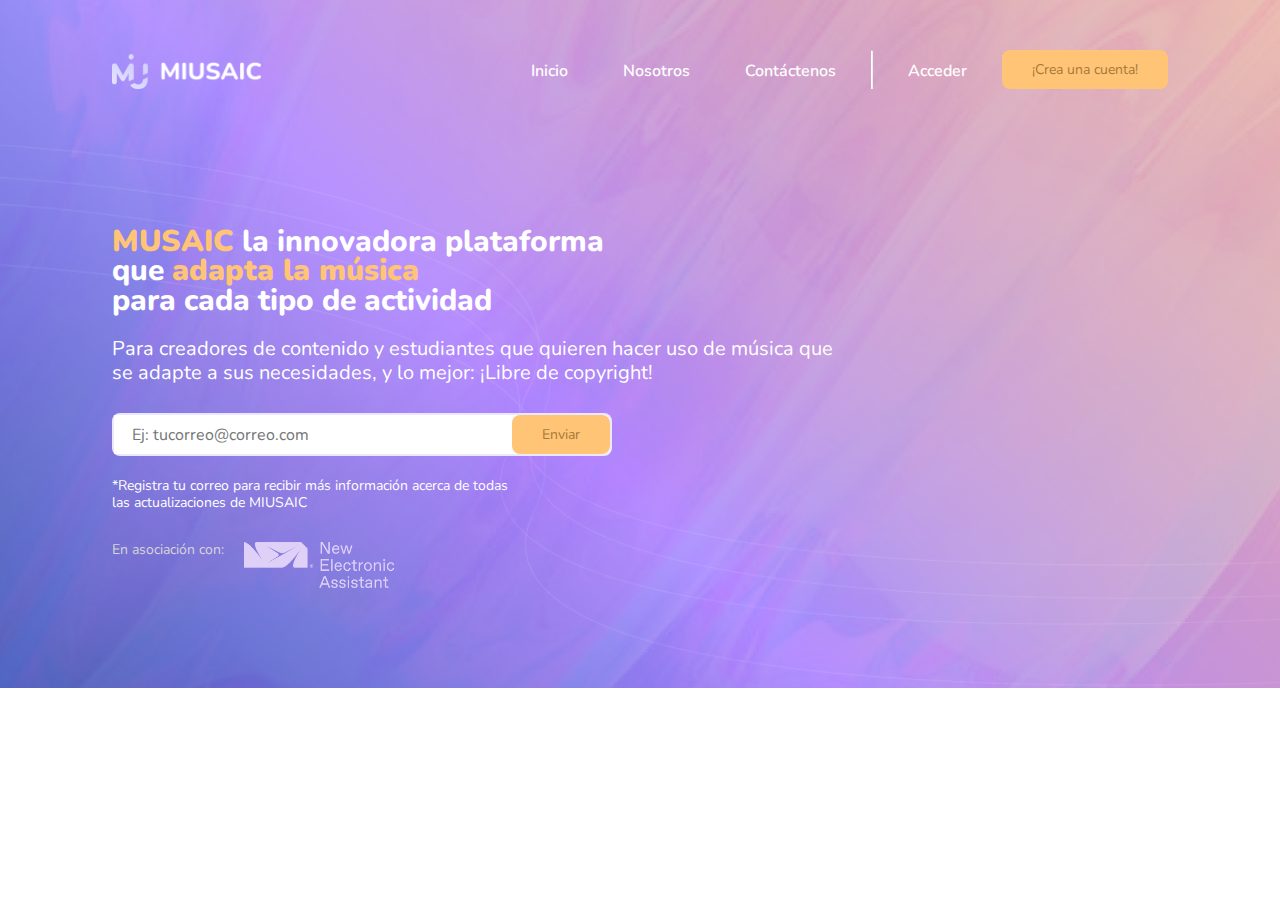
==== index.html @ a226e853 "Upload" ====
<!DOCTYPE html>
<html lang="es">

<head>
    <meta charset="UTF-8">
    <meta http-equiv="X-UA-Compatible" content="IE=edge">
    <meta name="viewport" content="width=device-width, initial-scale=1.0">
    <title>MIUSAIC - Landing</title>
    <link rel="stylesheet" href="./styles.css">
    <link rel="shortcut icon" href="./resources/favicon.png" type="image/x-icon">
</head>

<body>

    <header>
        <nav class="navbar">
            <img class="logo" src="./resources/logo.png" alt="" srcset="">
            <ul class="navbar__controls">
                <a href="">Inicio</a>
                <a href="">Nosotros</a>
                <a href="">Contáctenos</a>
                <hr />
                <a href="">Acceder</a>
                <a class="cta__button" href="">¡Crea una cuenta!</a>
            </ul>
        </nav>
        <section class="introduction">

            <h1>
                <strong>MUSAIC</strong>
                la innovadora plataforma
                <br>que <strong>adapta la música</strong><br>
                para cada tipo de actividad
            </h1>
            <h3>
                Para creadores de contenido y estudiantes que quieren hacer uso de música que se adapte a sus
                necesidades, y lo mejor: ¡Libre de copyright!
            </h3>

            <div class="newsletter__subscription">
                <input type="email" name="" id="" placeholder="Ej: tucorreo@correo.com">
                <button class="cta__button">Enviar</button>
            </div>
            <p>*Registra tu correo para recibir más información acerca de todas <br> las actualizaciones de
                MIUSAIC</p>

            <span> En asociación con: <img src="./resources/logo_nea.png" alt="" srcset=""> </span>

        </section>

        <img class="ornament" src="./resources/landingHeaderOrnament.png" alt="" srcset="">
    </header>

    <script src="./script.js"></script>
</body>

</html>
---- styles.css ----
@import url('https://fonts.googleapis.com/css2?family=Nunito:wght@400;600;800&display=swap');

* {
    margin: 0;
    -moz-box-sizing: border-box;
    -webkit-box-sizing: border-box;
    box-sizing: border-box;
    font-family: var(--nunito);
}

:root {

    --nunito: 'Nunito', sans-serif;
    --ExtraBold: 800;
    --SemiBold: 600;
    --Regular: 400;

    --cta__button__bgcolor: #FFC476;
    --cta__button__color: #A97838;

    --FontSize_MainTitle: 40px;
    --FontSize_Title: 30px;
    --FontSize_MainSubTitle: 24px;
    --FontSize_Subtitle: 20px;
    --FontSize_MainParagraph: 18px;
    --FontSize_Paragraph: 16px;

}



header {
    position: relative;
    display: flex;
    flex-direction: column;

    padding: 0 112px;
    width: 100%;
    height: fit-content;
    min-height: 677px;
    background-repeat: no-repeat;
    background-position: top center;
    background-size: cover;
    background-image: url("./resources/landingHeader.png");

}

header>.introduction {
    padding: 100px 0;
    width: 50%;

    max-width: 12000px;

}

header>.introduction>h1 {
    color: white;
    font-size: var(--FontSize_MainTitle);
    font-family: var(--nunito);
    font-weight: var(--ExtraBold);
    line-height: 98%;
}

header>.introduction>h3 {
    margin-top: 22px;
    color: white;
    font-size: var(--FontSize_MainSubTitle);
    font-family: var(--nunito);
    font-weight: var(--Regular);
    line-height: 120%;
}

header>.introduction>p {
    margin-top: 22px;
    color: white;
    font-size: var(--FontSize_Paragraph);
    font-family: var(--nunito);
    font-weight: var(--Regular);
    line-height: 120%;
}

header>.introduction>span {
    margin-top: 30px;
    color: rgb(214, 214, 214);
    font-size: var(--FontSize_Paragraph);
    font-weight: var(--Regular);
    line-height: 120%;
    display: flex;
}

header>.introduction>span>img {
    margin: 0 20px;
    width: 150px;
}

header>.introduction>h1>strong {
    color: var(--cta__button__bgcolor);

}


header>.ornament {
    pointer-events: none;
    position: absolute;
    bottom: -107px;
    right: -0;
    object-fit: contain;
    width: 1033px;
    -webkit-user-drag: none;
}

.navbar {
    max-width: 2000px;
    display: flex;
    flex-wrap: wrap;

    height: fit-content;
    width: 100%;



    justify-content: space-between;

    padding: 46px 0px 30px 0px;

}

.navbar>.logo {
    width: 150px;
    object-fit: contain;
    -webkit-user-drag: none;
}

.navbar>.navbar__controls {
    padding: 4px 0px 8px 0;
    display: flex;
    align-items: center;
    flex-wrap: wrap;
    justify-content: space-around;

    column-gap: 15px;

}

.navbar>.navbar__controls>a:not(.cta__button) {
    text-align: center;

    padding: 0px 20px;
    text-decoration: none;
    color: white;
    height: 20px;
    font-family: var(--nunito);
    font-weight: var(--SemiBold);
    font-size: var(--FontSize_MainParagraph);
}



.navbar>.navbar__controls>hr {

    border-left: 1px solid white;
    height: 100%;

}


.cta__button {
    cursor: pointer;
    text-decoration: none;
    border: 0;
    width: fit-content;
    height: fit-content;
    font-family: var(--nunito);
    font-size: var(--FontSize_Paragraph);
    padding: 10px 30px;
    border-radius: 8px;
    color: var(--cta__button__color);
    background-color: var(--cta__button__bgcolor);
}


.newsletter__subscription {
    max-width: 500px;
    min-width: 250px;
    margin-top: 28px;
    display: flex;
    background-color: white;
    border: 2px solid rgba(203, 193, 247, 0.38);
    border-radius: 8px;
}

.newsletter__subscription>input {
    border: none;
    flex-grow: 1;
    outline: none;
    padding: 0 18px;
    font-family: var(--nunito);
    font-weight: var(--Regular);
    font-size: var(--FontSize_MainParagraph);

}


@media (max-width: 1500px) {

    :root {

        --FontSize_MainTitle: 30px;
        --FontSize_Title: 24px;
        --FontSize_MainSubTitle: 20px;
        --FontSize_Subtitle: 16px;
        --FontSize_MainParagraph: 16px;
        --FontSize_Paragraph: 14px;

    }





}

@media (max-width: 1300px) {
    header>.ornament {
        display: none;
    }

    header>.introduction {

        width: 70%;
    }
}

@media (max-width: 1100px) {


    :root {

        --FontSize_MainTitle: 24px;
        --FontSize_Title: 18px;
        --FontSize_MainSubTitle: 16px;
        --FontSize_Subtitle: 12px;
        --FontSize_MainParagraph: 12px;
        --FontSize_Paragraph: 12px;

    }

    .navbar>.navbar__controls {
        flex-direction: column;
        row-gap: 10px;
    }

    .navbar>.navbar__controls>hr {
        display: none;

    }



    .navbar {
        align-items: center;
        row-gap: 20px;
        flex-direction: column;

    }

    header>.introduction {
        padding: 25px 0;
        width: 100%;
    }

    .newsletter__subscription {
        width: 100%;

    }

}
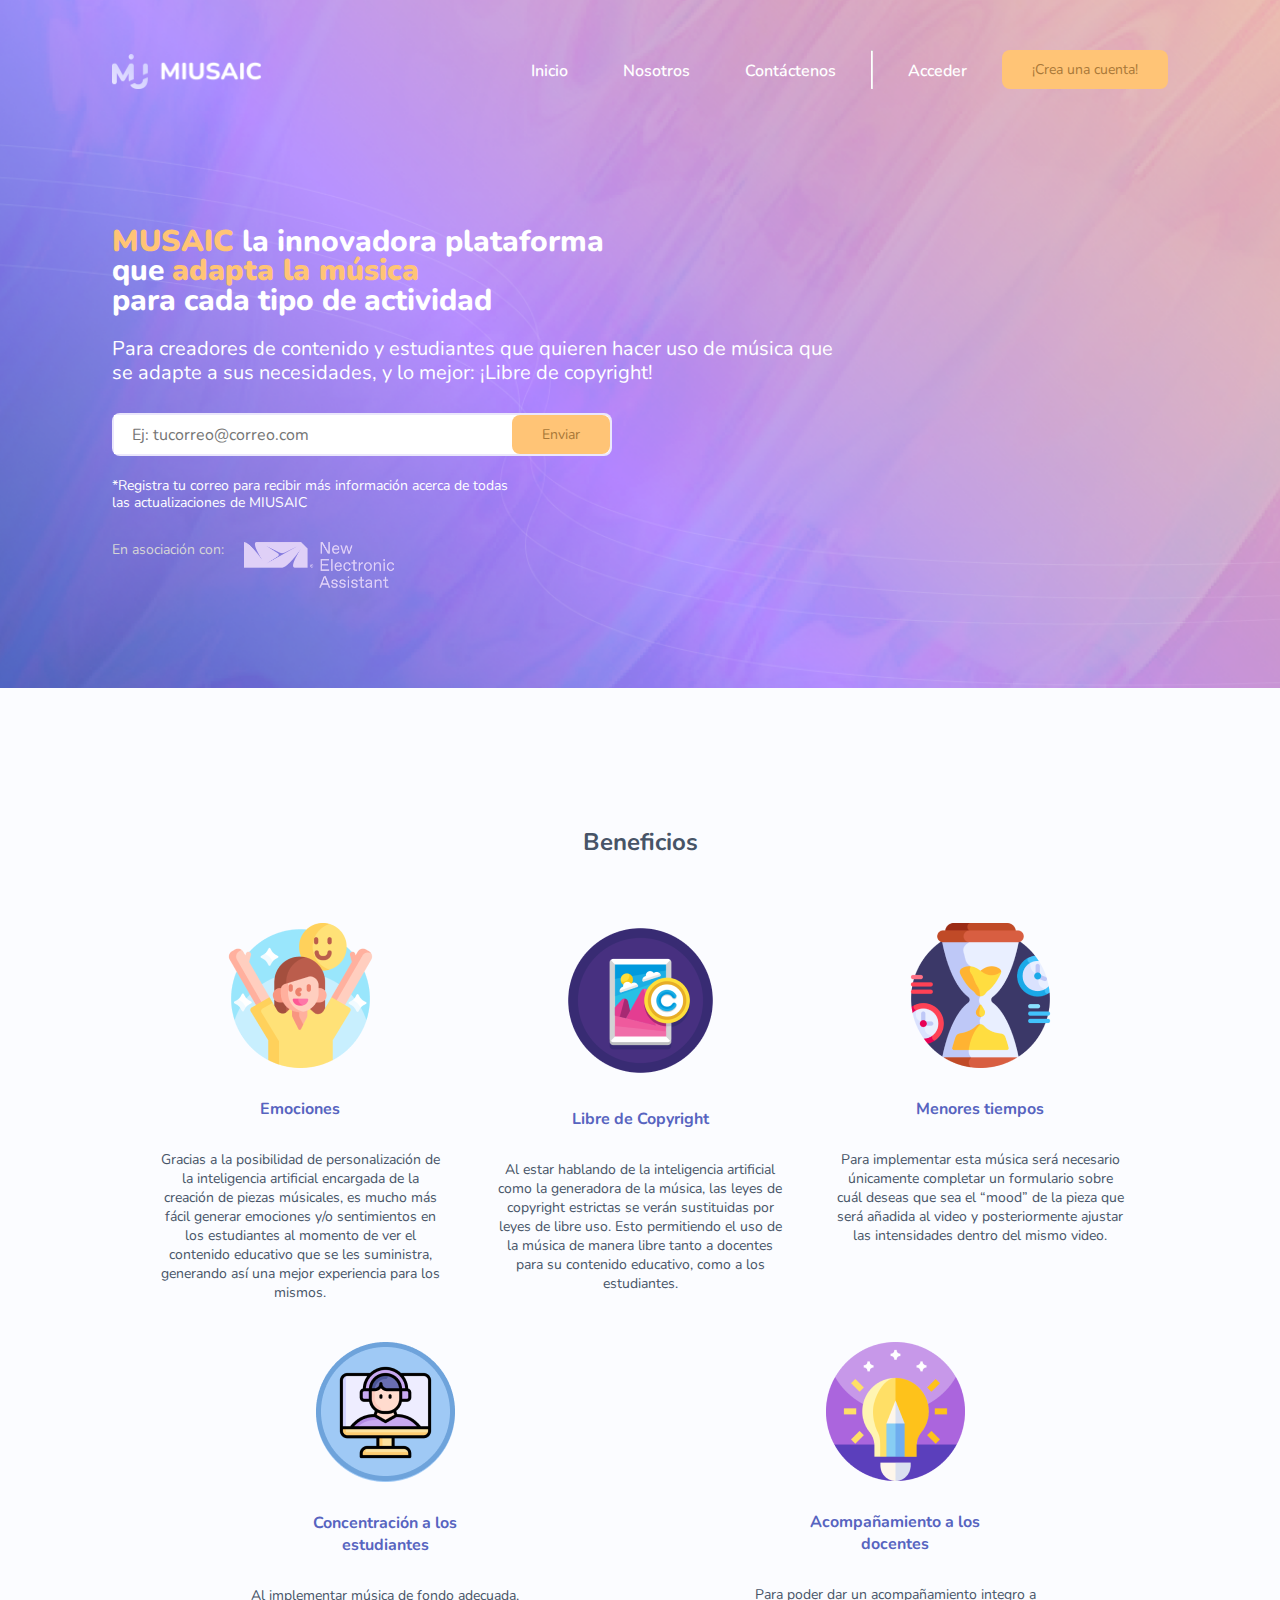
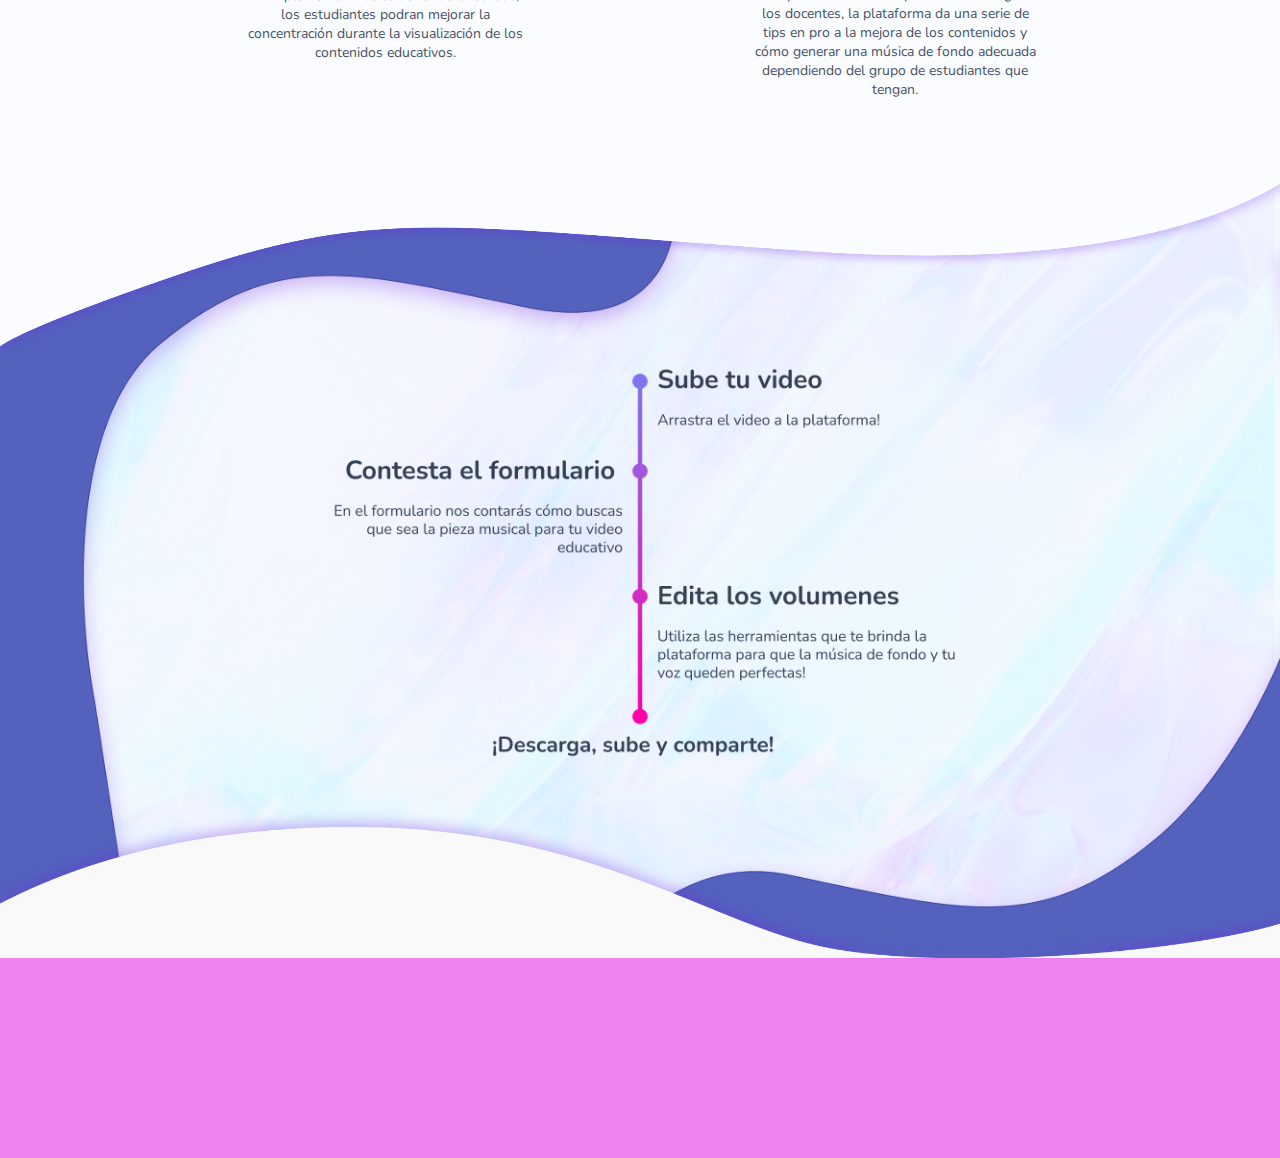
==== commit f020cb7f: "Finished Benefits and process" ====
--- a/index.html
+++ b/index.html
@@ -6,14 +6,18 @@
     <meta http-equiv="X-UA-Compatible" content="IE=edge">
     <meta name="viewport" content="width=device-width, initial-scale=1.0">
     <title>MIUSAIC - Landing</title>
-    <link rel="stylesheet" href="./styles.css">
     <link rel="shortcut icon" href="./resources/favicon.png" type="image/x-icon">
+    <!--Styles-->
+    <link rel="stylesheet" href="./styles/root.css">
+    <link rel="stylesheet" href="./styles/LandingPage_Header.css">
+    <link rel="stylesheet" href="./styles/LandingPage_Main.css">
+    <link rel="stylesheet" href="./styles/LandingPage_Nea.css">
 </head>
 
 <body>
-
-    <header>
-        <nav class="navbar">
+    <!--Header-->
+    <header class="landing__page__header">
+        <nav class="landing__page__header__navbar">
             <img class="logo" src="./resources/logo.png" alt="" srcset="">
             <ul class="navbar__controls">
                 <a href="">Inicio</a>
@@ -50,6 +54,65 @@
 
         <img class="ornament" src="./resources/landingHeaderOrnament.png" alt="" srcset="">
     </header>
+    <!--Main-->
+    <main class="landing__page__main">
+        <section class="landing__page__main__benefits">
+            <h2>Beneficios</h2>
+
+            <div class="grid__group">
+                <div class="landing__page__main__benefits__benefit">
+                    <img src="./resources/benefits/benefit_emotions.png" alt="" srcset="">
+                    <h4>Emociones</h4>
+                    <p>Gracias a la posibilidad de personalización de la inteligencia artificial encargada de la
+                        creación de piezas músicales, es mucho más fácil generar emociones y/o sentimientos en los
+                        estudiantes al momento de ver el contenido educativo que se les suministra, generando así una
+                        mejor experiencia para los mismos.</p>
+                </div>
+                <div class="landing__page__main__benefits__benefit">
+                    <img src="./resources/benefits/benefit_copyright.png" alt="" srcset="">
+                    <h4>Libre de Copyright</h4>
+                    <p>Al estar hablando de la inteligencia artificial como la generadora de la música, las leyes de
+                        copyright estrictas se verán sustituidas por leyes de
+                        libre uso. Esto permitiendo el uso de la música de manera libre tanto a docentes para su
+                        contenido educativo, como a los estudiantes.</p>
+                </div>
+                <div class="landing__page__main__benefits__benefit">
+                    <img src="./resources/benefits/benefit_brief.png" alt="" srcset="">
+                    <h4>Menores tiempos</h4>
+                    <p>Para implementar esta música será necesario únicamente completar un formulario sobre cuál deseas
+                        que sea el “mood” de la pieza que será añadida al video y posteriormente ajustar las
+                        intensidades dentro del mismo video.</p>
+                </div>
+                <div class="landing__page__main__benefits__benefit">
+                    <img src="./resources/benefits/benefit_students.png" alt="" srcset="">
+                    <h4>Concentración a los estudiantes</h4>
+                    <p>Al implementar música de fondo adecuada, los estudiantes podran mejorar la concentración durante
+                        la visualización de los contenidos educativos.</p>
+                </div>
+                <div class="landing__page__main__benefits__benefit">
+                    <img src="./resources/benefits/benefit_teachers.png" alt="" srcset="">
+                    <h4>Acompañamiento a los docentes</h4>
+                    <p>Para poder dar un acompañamiento integro a los docentes, la plataforma da una serie de tips en
+                        pro a la mejora de los contenidos y cómo generar una música de fondo adecuada dependiendo del
+                        grupo de estudiantes que tengan.</p>
+                </div>
+
+            </div>
+        </section>
+        <img class="top__ornamement" src="./resources/processTopOrnament.png" alt="" srcset="">
+
+        <section class="landing__page__main__process">
+            <img src="./resources/process.png" alt="">
+        </section>
+        <img class="bottom__ornamement" src="./resources/processBottomOrnament.png" alt="" srcset="">
+
+    </main>
+
+    <!--Section-->
+
+    <section class="landing__page__nea">
+
+    </section>
 
     <script src="./script.js"></script>
 </body>
--- a/styles/root.css
+++ b/styles/root.css
@@ -0,0 +1,98 @@
+/*
+* Prefixed by https://autoprefixer.github.io
+* PostCSS: v8.4.12,
+* Autoprefixer: v10.4.4
+* Browsers: last 16 version
+*/
+
+@import url('https://fonts.googleapis.com/css2?family=Nunito:wght@400;600;800&display=swap');
+
+* {
+    margin: 0;
+    -webkit-box-sizing: border-box;
+    box-sizing: border-box;
+    font-family: var(--nunito);
+}
+
+img {
+    -webkit-user-drag: none;
+    -webkit-user-select: none;
+    -moz-user-select: none;
+    -ms-user-select: none;
+    user-select: none;
+}
+
+
+:root {
+
+    --nunito: 'Nunito', sans-serif;
+    --ExtraBold: 800;
+    --SemiBold: 600;
+    --Regular: 400;
+
+    --background__white: #FBFCFF;
+    --cta__button__bgcolor: #FFC476;
+    --cta__button__color: #A97838;
+    --greyish_black: #475467;
+    --miusaic__purple: #5764C0;
+
+    --FontSize_MainTitle: 40px;
+    --FontSize_Title: 30px;
+    --FontSize_MainSubTitle: 24px;
+    --FontSize_Subtitle: 20px;
+    --FontSize_MainParagraph: 18px;
+    --FontSize_Paragraph: 16px;
+}
+
+h1 {
+
+    font-size: var(--FontSize_MainTitle);
+}
+
+h2 {
+
+    font-size: var(--FontSize_Title);
+}
+
+h3 {
+
+    font-size: var(--FontSize_MainSubTitle);
+}
+
+h4 {
+
+    font-size: var(--FontSize_Subtitle);
+}
+
+p {
+    font-size: var(--FontSize_Paragraph);
+}
+
+p>strong {
+    font-size: var(--FontSize_MainParagraph);
+}
+
+
+@media (max-width: 1500px) {
+
+    :root {
+
+        --FontSize_MainTitle: 30px;
+        --FontSize_Title: 24px;
+        --FontSize_MainSubTitle: 20px;
+        --FontSize_Subtitle: 16px;
+        --FontSize_MainParagraph: 16px;
+        --FontSize_Paragraph: 14px;
+    }
+}
+
+@media (max-width: 1100px) {
+    :root {
+        --FontSize_MainTitle: 24px;
+        --FontSize_Title: 18px;
+        --FontSize_MainSubTitle: 16px;
+        --FontSize_Subtitle: 12px;
+        --FontSize_MainParagraph: 12px;
+        --FontSize_Paragraph: 12px;
+    }
+}--- a/styles/LandingPage_Header.css
+++ b/styles/LandingPage_Header.css
@@ -0,0 +1,280 @@
+/*
+* Prefixed by https://autoprefixer.github.io
+* PostCSS: v8.4.12,
+* Autoprefixer: v10.4.4
+* Browsers: last 4 version
+*/
+
+.landing__page__header {
+    position: relative;
+    display: -webkit-box;
+    display: -ms-flexbox;
+    display: flex;
+    -webkit-box-orient: vertical;
+    -webkit-box-direction: normal;
+    -ms-flex-direction: column;
+    flex-direction: column;
+
+    padding: 0 112px;
+    width: 100%;
+    height: -webkit-fit-content;
+    height: -moz-fit-content;
+    height: fit-content;
+    min-height: 677px;
+    background-repeat: no-repeat;
+    background-position: top center;
+    background-size: cover;
+    background-image: url("./../resources/landingHeader.png");
+
+}
+
+.landing__page__header>.introduction {
+    padding: 100px 0;
+    width: 50%;
+
+    max-width: 12000px;
+
+}
+
+.landing__page__header>.introduction>h1 {
+    color: white;
+    font-size: var(--FontSize_MainTitle);
+    font-family: var(--nunito);
+    font-weight: var(--ExtraBold);
+    line-height: 98%;
+}
+
+.landing__page__header>.introduction>h3 {
+    margin-top: 22px;
+    color: white;
+    font-size: var(--FontSize_MainSubTitle);
+    font-family: var(--nunito);
+    font-weight: var(--Regular);
+    line-height: 120%;
+}
+
+.landing__page__header>.introduction>p {
+    margin-top: 22px;
+    color: white;
+    font-size: var(--FontSize_Paragraph);
+    font-family: var(--nunito);
+    font-weight: var(--Regular);
+    line-height: 120%;
+}
+
+.landing__page__header>.introduction>span {
+    margin-top: 30px;
+    color: rgb(214, 214, 214);
+    font-size: var(--FontSize_Paragraph);
+    font-weight: var(--Regular);
+    line-height: 120%;
+    display: -webkit-box;
+    display: -ms-flexbox;
+    display: flex;
+}
+
+.landing__page__header>.introduction>span>img {
+    margin: 0 20px;
+    width: 150px;
+}
+
+.landing__page__header>.introduction>h1>strong {
+    color: var(--cta__button__bgcolor);
+
+}
+
+
+.landing__page__header>.ornament {
+    pointer-events: none;
+    position: absolute;
+    bottom: -104px;
+    right: -0;
+    -o-object-fit: contain;
+    object-fit: contain;
+    width: 1000px;
+    -webkit-user-drag: none;
+    z-index: 100;
+}
+
+.landing__page__header__navbar {
+    max-width: 2000px;
+    display: -webkit-box;
+    display: -ms-flexbox;
+    display: flex;
+    -ms-flex-wrap: wrap;
+    flex-wrap: wrap;
+
+    height: -webkit-fit-content;
+
+    height: -moz-fit-content;
+
+    height: fit-content;
+    width: 100%;
+
+
+
+    -webkit-box-pack: justify;
+
+
+
+    -ms-flex-pack: justify;
+
+
+
+    justify-content: space-between;
+
+    padding: 46px 0px 30px 0px;
+
+}
+
+.landing__page__header__navbar>.logo {
+    width: 150px;
+    -o-object-fit: contain;
+    object-fit: contain;
+    -webkit-user-drag: none;
+}
+
+.landing__page__header__navbar>.navbar__controls {
+    padding: 4px 0px 8px 0;
+    display: -webkit-box;
+    display: -ms-flexbox;
+    display: flex;
+    -webkit-box-align: center;
+    -ms-flex-align: center;
+    align-items: center;
+    -ms-flex-wrap: wrap;
+    flex-wrap: wrap;
+    -ms-flex-pack: distribute;
+    justify-content: space-around;
+
+    -webkit-column-gap: 15px;
+
+    -moz-column-gap: 15px;
+
+    column-gap: 15px;
+
+}
+
+.landing__page__header__navbar>.navbar__controls>a:not(.cta__button) {
+    text-align: center;
+
+    padding: 0px 20px;
+    text-decoration: none;
+    color: white;
+    height: 20px;
+    font-family: var(--nunito);
+    font-weight: var(--SemiBold);
+    font-size: var(--FontSize_MainParagraph);
+}
+
+
+
+.landing__page__header__navbar>.navbar__controls>hr {
+
+    border-left: 1px solid white;
+    height: 100%;
+
+}
+
+
+.cta__button {
+    cursor: pointer;
+    text-decoration: none;
+    border: 0;
+    width: -webkit-fit-content;
+    width: -moz-fit-content;
+    width: fit-content;
+    height: -webkit-fit-content;
+    height: -moz-fit-content;
+    height: fit-content;
+    font-family: var(--nunito);
+    font-size: var(--FontSize_Paragraph);
+    padding: 10px 30px;
+    border-radius: 8px;
+    color: var(--cta__button__color);
+    background-color: var(--cta__button__bgcolor);
+}
+
+
+.newsletter__subscription {
+    max-width: 500px;
+    min-width: 250px;
+    margin-top: 28px;
+    display: -webkit-box;
+    display: -ms-flexbox;
+    display: flex;
+    background-color: white;
+    border: 2px solid rgba(203, 193, 247, 0.38);
+    border-radius: 8px;
+}
+
+.newsletter__subscription>input {
+    border: none;
+    -webkit-box-flex: 1;
+    -ms-flex-positive: 1;
+    flex-grow: 1;
+    outline: none;
+    padding: 0 18px;
+    font-family: var(--nunito);
+    font-weight: var(--Regular);
+    font-size: var(--FontSize_MainParagraph);
+
+}
+
+
+
+@media (max-width: 1300px) {
+    .landing__page__header>.ornament {
+        display: none;
+    }
+
+    .landing__page__header>.introduction {
+
+        width: 70%;
+    }
+}
+
+@media (max-width: 1100px) {
+
+    .landing__page__header {
+        padding: 30px;
+    }
+
+    .landing__page__header__navbar>.navbar__controls {
+        -webkit-box-orient: vertical;
+        -webkit-box-direction: normal;
+        -ms-flex-direction: column;
+        flex-direction: column;
+        row-gap: 10px;
+    }
+
+    .landing__page__header__navbar>.navbar__controls>hr {
+        display: none;
+
+    }
+
+
+
+    .landing__page__header__navbar {
+        -webkit-box-align: center;
+        -ms-flex-align: center;
+        align-items: center;
+        row-gap: 20px;
+        -webkit-box-orient: vertical;
+        -webkit-box-direction: normal;
+        -ms-flex-direction: column;
+        flex-direction: column;
+
+    }
+
+    .landing__page__header>.introduction {
+        padding: 25px 0;
+        width: 100%;
+    }
+
+    .newsletter__subscription {
+        width: 100%;
+
+    }
+
+}--- a/styles/LandingPage_Main.css
+++ b/styles/LandingPage_Main.css
@@ -0,0 +1,185 @@
+/*
+* Prefixed by https://autoprefixer.github.io
+* PostCSS: v8.4.12,
+* Autoprefixer: v10.4.4
+* Browsers: last 16 version
+*/
+
+.landing__page__main {
+    position: relative;
+}
+
+.landing__page__main__benefits {
+
+    display: -webkit-box;
+
+    display: -ms-flexbox;
+
+    display: flex;
+    -webkit-box-orient: vertical;
+    -webkit-box-direction: normal;
+    -ms-flex-direction: column;
+    flex-direction: column;
+    -webkit-box-align: center;
+    -ms-flex-align: center;
+    align-items: center;
+    background-color: var(--background__white);
+    height: -webkit-fit-content;
+    height: -moz-fit-content;
+    height: fit-content;
+    padding-top: 138px;
+
+    position: relative;
+
+    max-width: 2000px;
+
+
+}
+
+.landing__page__main__ai {
+
+    display: -webkit-box;
+
+    display: -ms-flexbox;
+
+    display: flex;
+    -webkit-box-orient: vertical;
+    -webkit-box-direction: normal;
+    -ms-flex-direction: column;
+    flex-direction: column;
+    -webkit-box-align: center;
+    -ms-flex-align: center;
+    align-items: center;
+    background-color: red;
+    height: -webkit-fit-content;
+    height: -moz-fit-content;
+    height: fit-content;
+    padding-top: 138px;
+
+    position: relative;
+
+
+}
+
+.landing__page__main__benefits>h2 {
+    color: var(--greyish_black);
+}
+
+.top__ornamement {
+
+
+    width: 100%;
+    max-height: 200px;
+    min-height: 50px;
+    position: absolute;
+
+}
+
+.bottom__ornamement {
+    -webkit-transform-origin: top center;
+    -ms-transform-origin: top center;
+    transform-origin: top center;
+    bottom: 0;
+    width: 100%;
+    min-height: 30px;
+    max-height: 150px;
+    position: absolute;
+
+}
+
+
+.landing__page__main__process {
+
+    display: -webkit-box;
+
+    display: -ms-flexbox;
+
+    display: flex;
+
+    padding: 340px 0;
+
+    background-repeat: no-repeat;
+    background-size: cover;
+    background-position: center;
+    background-image: url("./../resources/processBG.png");
+    -webkit-box-align: center;
+    -ms-flex-align: center;
+    align-items: center;
+    -webkit-box-pack: center;
+    -ms-flex-pack: center;
+    justify-content: center;
+}
+
+.landing__page__main__process>img {
+
+    width: 50%;
+    max-width: 650px;
+    min-width: 275px;
+}
+
+.landing__page__main__benefits>.grid__group {
+    display: -webkit-box;
+    display: -ms-flexbox;
+    display: flex;
+    -ms-flex-pack: distribute;
+    justify-content: space-around;
+    -ms-flex-wrap: wrap;
+    flex-wrap: wrap;
+
+
+    width: 100%;
+    row-gap: 40px;
+    -webkit-column-gap: 20px;
+    -moz-column-gap: 20px;
+    column-gap: 20px;
+    padding: 65px 140px;
+}
+
+.landing__page__main__benefits__benefit {
+
+    display: -webkit-box;
+
+    display: -ms-flexbox;
+
+    display: flex;
+    -webkit-box-orient: vertical;
+    -webkit-box-direction: normal;
+    -ms-flex-direction: column;
+    flex-direction: column;
+    -webkit-box-align: center;
+    -ms-flex-align: center;
+    align-items: center;
+    padding: 0px 5px;
+
+    width: 300px;
+    text-align: center;
+    color: var(--greyish_black);
+
+}
+
+.landing__page__main__benefits__benefit>h4 {
+    margin: 30px;
+    color: var(--miusaic__purple);
+}
+
+
+
+
+
+@media (max-width: 1500px) {
+
+    .landing__page__main__process {
+
+        padding: 200px 0;
+
+    }
+}
+
+@media (max-width: 1100px) {
+    .landing__page__main__process {
+
+
+        padding: 140px 0;
+
+    }
+}--- a/styles/LandingPage_Nea.css
+++ b/styles/LandingPage_Nea.css
@@ -0,0 +1,12 @@
+/*
+* Prefixed by https://autoprefixer.github.io
+* PostCSS: v8.4.12,
+* Autoprefixer: v10.4.4
+* Browsers: last 16 version
+*/
+
+.landing__page__nea {
+    width: 100%;
+    height: 200px;
+    background-color: violet;
+}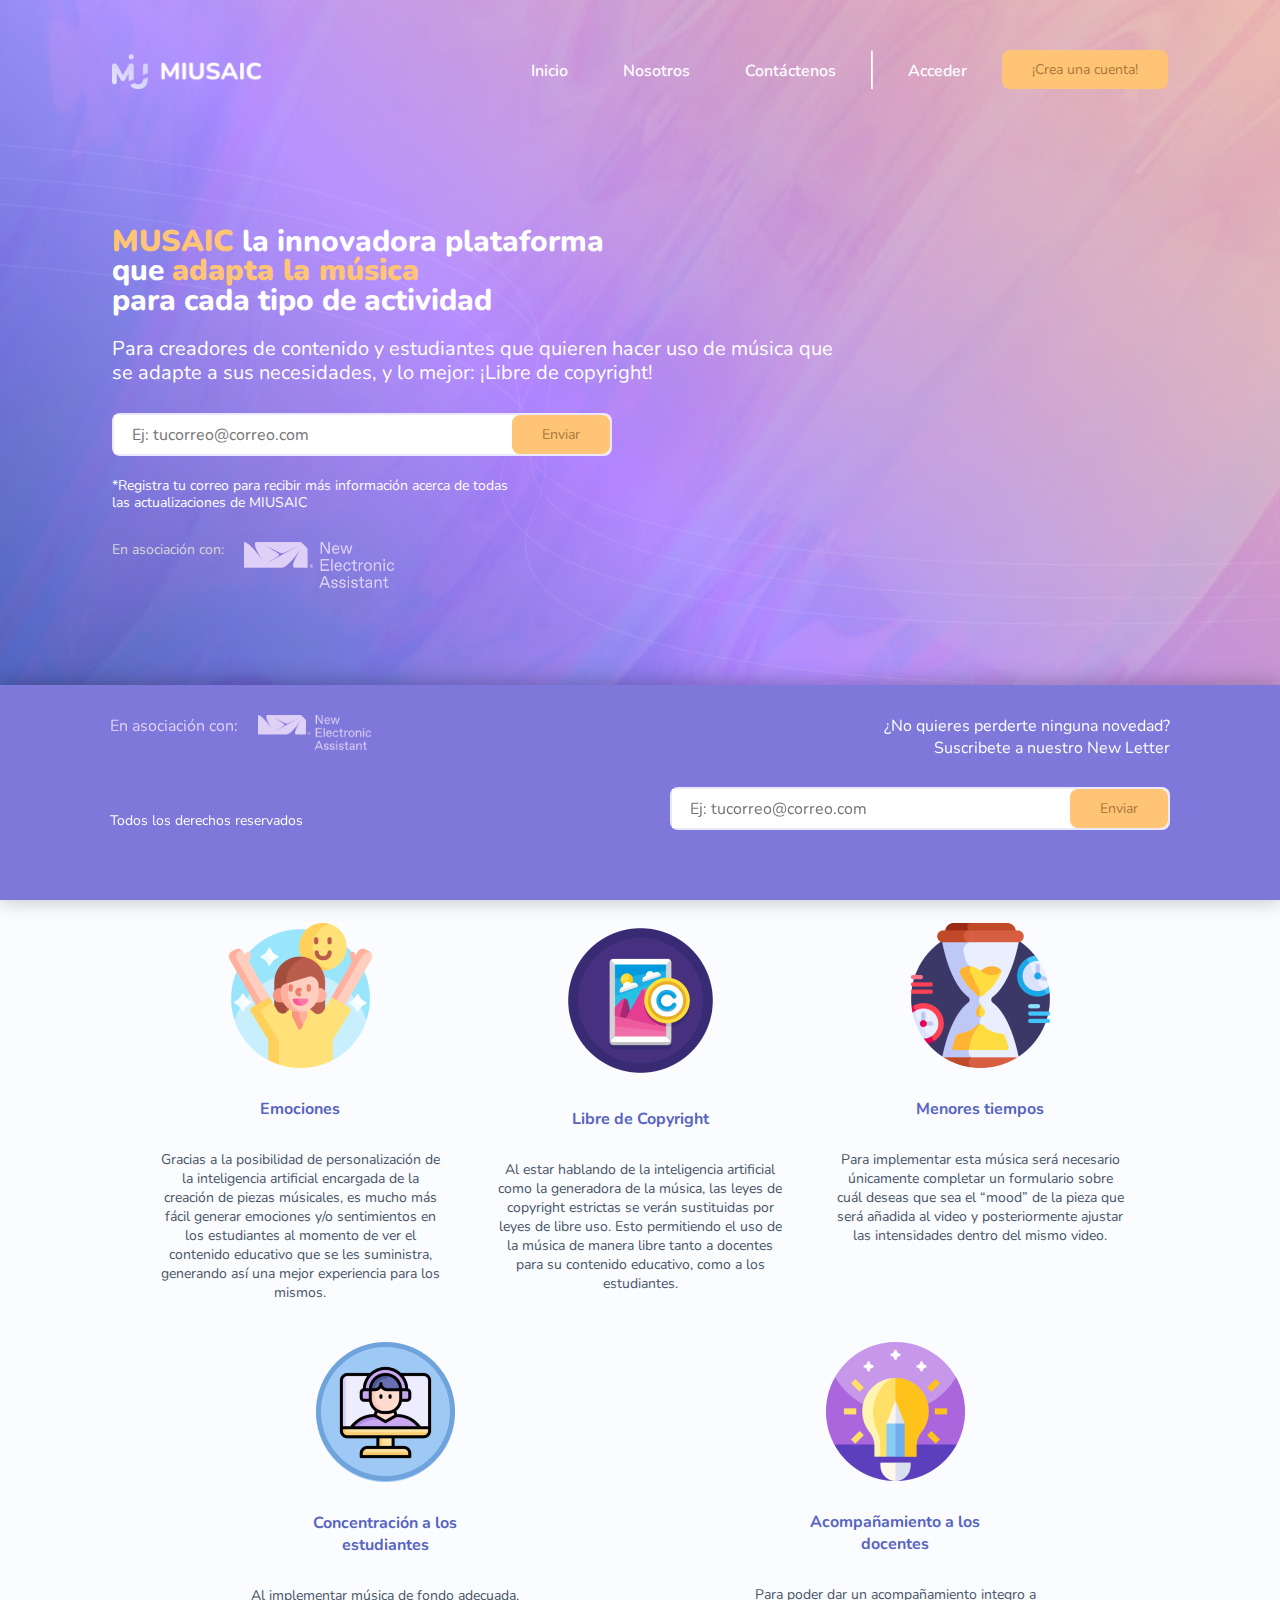
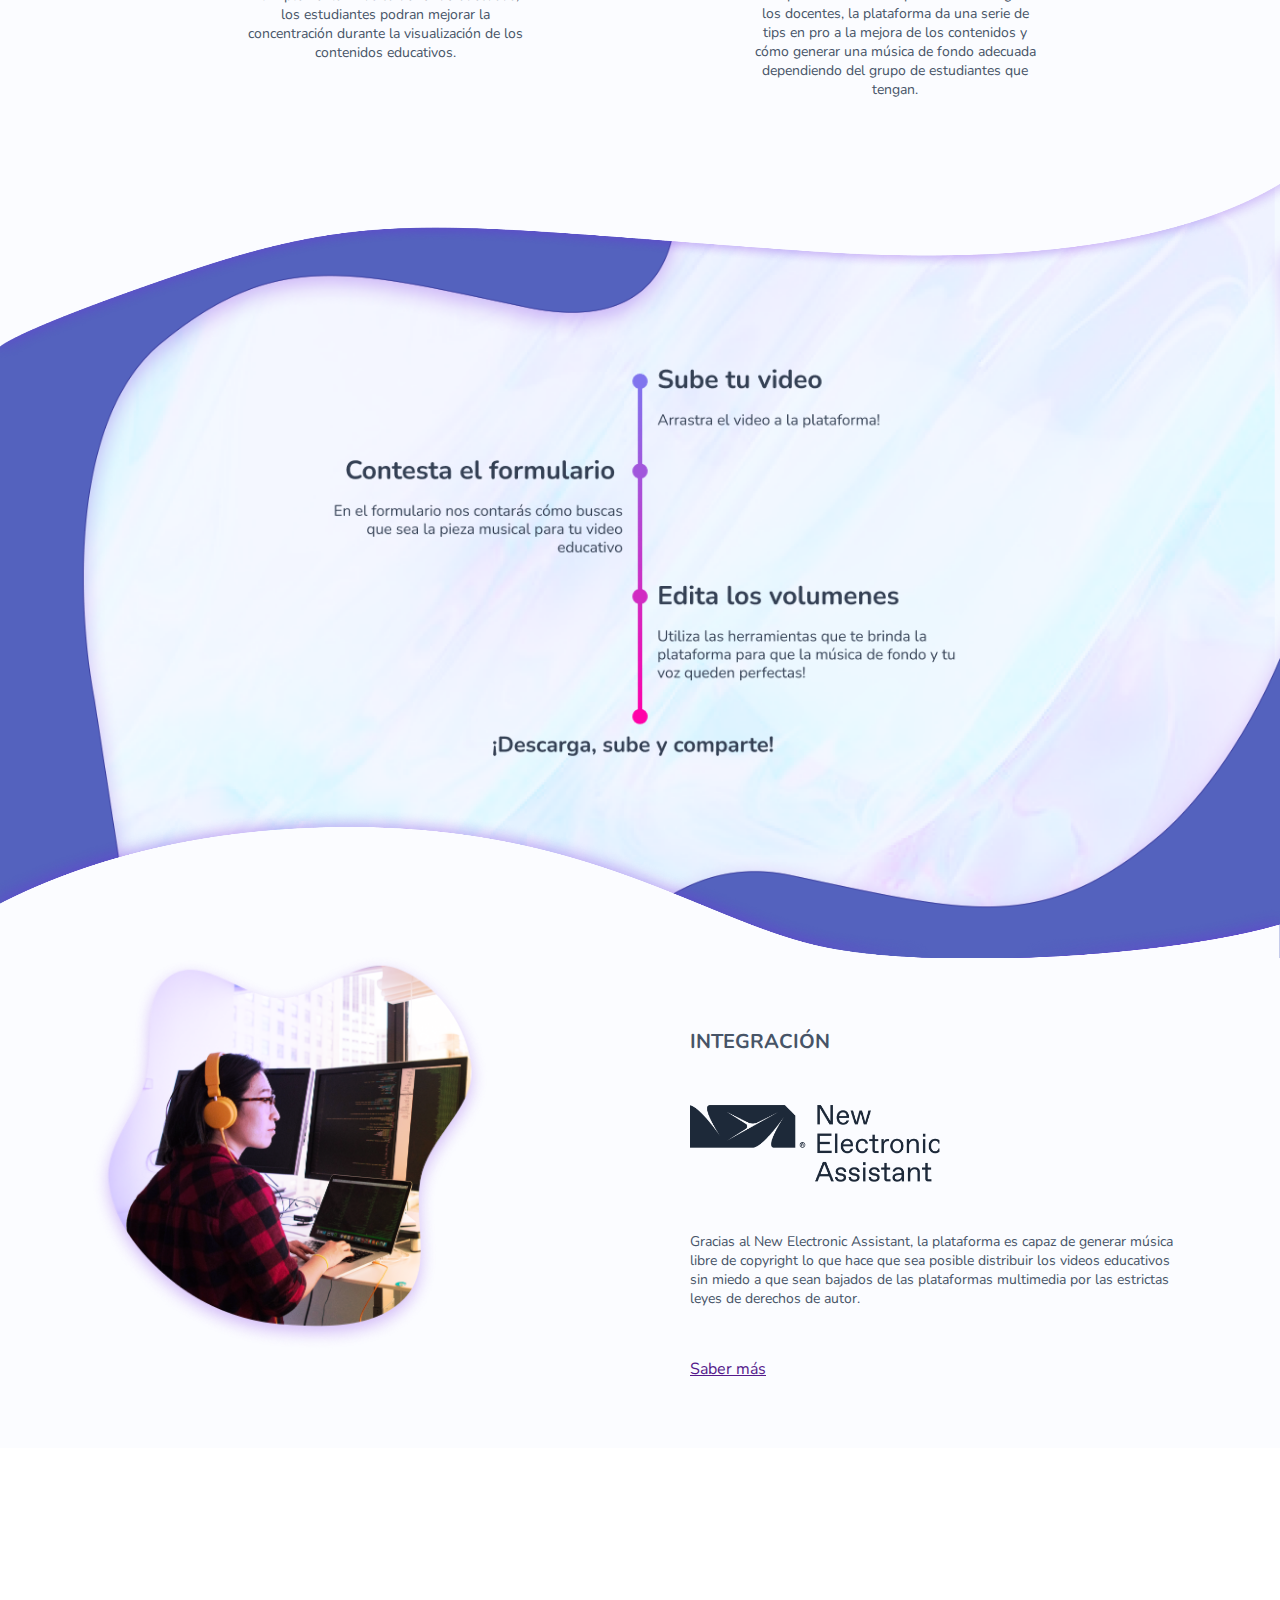
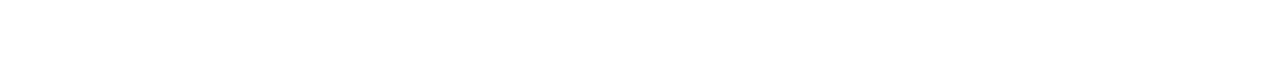
==== commit 3fa15fbc: "FInished landing page home" ====
--- a/index.html
+++ b/index.html
@@ -5,13 +5,14 @@
     <meta charset="UTF-8">
     <meta http-equiv="X-UA-Compatible" content="IE=edge">
     <meta name="viewport" content="width=device-width, initial-scale=1.0">
-    <title>MIUSAIC - Landing</title>
+    <title>MIUSAIC - Home</title>
     <link rel="shortcut icon" href="./resources/favicon.png" type="image/x-icon">
     <!--Styles-->
     <link rel="stylesheet" href="./styles/root.css">
     <link rel="stylesheet" href="./styles/LandingPage_Header.css">
     <link rel="stylesheet" href="./styles/LandingPage_Main.css">
     <link rel="stylesheet" href="./styles/LandingPage_Nea.css">
+    <link rel="stylesheet" href="./styles/LandingPage_Footer.css">
 </head>
 
 <body>
@@ -111,9 +112,36 @@
     <!--Section-->
 
     <section class="landing__page__nea">
+        <img src="./resources/neaOrnament.png" alt="">
+        <div class="landing__page__nea__explanation">
+            <h3>INTEGRACIÓN</h3>
+            <img src="./resources/logo_nea_Main.png" alt="">
+            <p>Gracias al New Electronic Assistant, la plataforma es capaz de generar música libre de copyright lo que
+                hace que sea posible distribuir los videos educativos sin miedo a que sean bajados de las plataformas
+                multimedia por las estrictas leyes de derechos de autor. </p>
+            <a href="">Saber más</a>
+        </div>
+    </section>
+    <footer class="landing__page__footer">
+        <div class="landing__page__footer__copyright">
 
-    </section>
+            <span>
+                <p><strong>En asociación con:</strong></p> <img src="./resources/logo_nea.png" alt="" srcset="">
+            </span>
 
+            <p>Todos los derechos reservados</p>
+
+        </div>
+        <div class="landing__page__footer__newsletter">
+            <p><strong>¿No quieres perderte ninguna novedad?<br>
+                    Suscribete a nuestro New Letter</strong></p>
+            <div class="newsletter__subscription">
+                <input type="email" name="" id="" placeholder="Ej: tucorreo@correo.com">
+                <button class="cta__button">Enviar</button>
+            </div>
+
+        </div>
+    </footer>
     <script src="./script.js"></script>
 </body>
 
--- a/styles/root.css
+++ b/styles/root.css
@@ -34,7 +34,9 @@
     --cta__button__bgcolor: #FFC476;
     --cta__button__color: #A97838;
     --greyish_black: #475467;
+    --miusaic__lightPurple: #DFD0F7;
     --miusaic__purple: #5764C0;
+    --miusaic__violet: #7D78D9;
 
     --FontSize_MainTitle: 40px;
     --FontSize_Title: 30px;
@@ -42,6 +44,7 @@
     --FontSize_Subtitle: 20px;
     --FontSize_MainParagraph: 18px;
     --FontSize_Paragraph: 16px;
+    --FontSize_Annotation: 14px;
 }
 
 h1 {
@@ -69,6 +72,7 @@
 }
 
 p>strong {
+    font-weight: 400;
     font-size: var(--FontSize_MainParagraph);
 }
 
--- a/styles/LandingPage_Main.css
+++ b/styles/LandingPage_Main.css
@@ -7,6 +7,7 @@
 
 .landing__page__main {
     position: relative;
+
 }
 
 .landing__page__main__benefits {
@@ -24,6 +25,7 @@
     -ms-flex-align: center;
     align-items: center;
     background-color: var(--background__white);
+
     height: -webkit-fit-content;
     height: -moz-fit-content;
     height: fit-content;
@@ -31,7 +33,7 @@
 
     position: relative;
 
-    max-width: 2000px;
+
 
 
 }
@@ -117,6 +119,8 @@
     min-width: 275px;
 }
 
+
+
 .landing__page__main__benefits>.grid__group {
     display: -webkit-box;
     display: -ms-flexbox;
--- a/styles/LandingPage_Nea.css
+++ b/styles/LandingPage_Nea.css
@@ -6,7 +6,56 @@
 */
 
 .landing__page__nea {
+    padding: 70px 50px;
+    display: flex;
     width: 100%;
-    height: 200px;
-    background-color: violet;
+    justify-content: center;
+    align-items: center;
+    column-gap: 200px;
+    background-color: var(--background__white);
+    color: var(--greyish_black);
+}
+
+.landing__page__nea>img {
+    z-index: 200;
+    margin-top: -100px;
+    min-width: 400px;
+    max-width: 650px;
+    flex-shrink: 0;
+    width: 30%;
+
+}
+
+.landing__page__nea__explanation {
+    height: 300px;
+
+    max-width: 500px;
+    display: flex;
+    flex-direction: column;
+    row-gap: 50px;
+    margin-bottom: 50px;
+}
+
+.landing__page__nea__explanation>img {
+
+
+    width: 250px;
+}
+
+
+@media (max-width: 1200px) {
+
+    .landing__page__nea>img {
+        display: none;
+
+    }
+
+
+    .landing__page__nea__explanation>img {
+
+
+        width: 200px;
+    }
+
+
 }--- a/styles/LandingPage_Footer.css
+++ b/styles/LandingPage_Footer.css
@@ -0,0 +1,74 @@
+.landing__page__footer {
+    position: sticky;
+    display: flex;
+
+    bottom: 0;
+    z-index: 200;
+    background-color: var(--miusaic__violet);
+    box-shadow: 0 -1px 20px 1px rgba(0, 0, 0, 0.257);
+
+    justify-content: space-between;
+
+
+    padding: 30px 110px 70px 110px;
+    row-gap: 50px;
+
+
+}
+
+.landing__page__footer__copyright {
+    color: var(--background__white);
+
+    display: flex;
+    flex-direction: column;
+    justify-content: space-between;
+
+
+    flex-shrink: 0;
+
+
+}
+
+.landing__page__footer__copyright>span {
+    color: var(--miusaic__lightPurple);
+    display: flex;
+    column-gap: 20px;
+
+}
+
+.landing__page__footer__copyright>span>img {
+
+
+    width: 113px;
+}
+
+.landing__page__footer__newsletter {
+    display: flex;
+    flex-direction: column;
+    justify-content: space-between;
+    align-items: flex-end;
+    width: 100%;
+    font-weight: 400;
+    color: var(--background__white);
+    text-align: end;
+
+}
+
+.landing__page__footer__newsletter>.newsletter__subscription {
+    width: 100%;
+}
+
+@media (max-width: 1100px) {
+    .landing__page__footer {
+        flex-direction: column-reverse;
+    }
+
+    .landing__page__footer {
+
+
+        padding: 30px 30px 70px 30px;
+
+
+
+    }
+}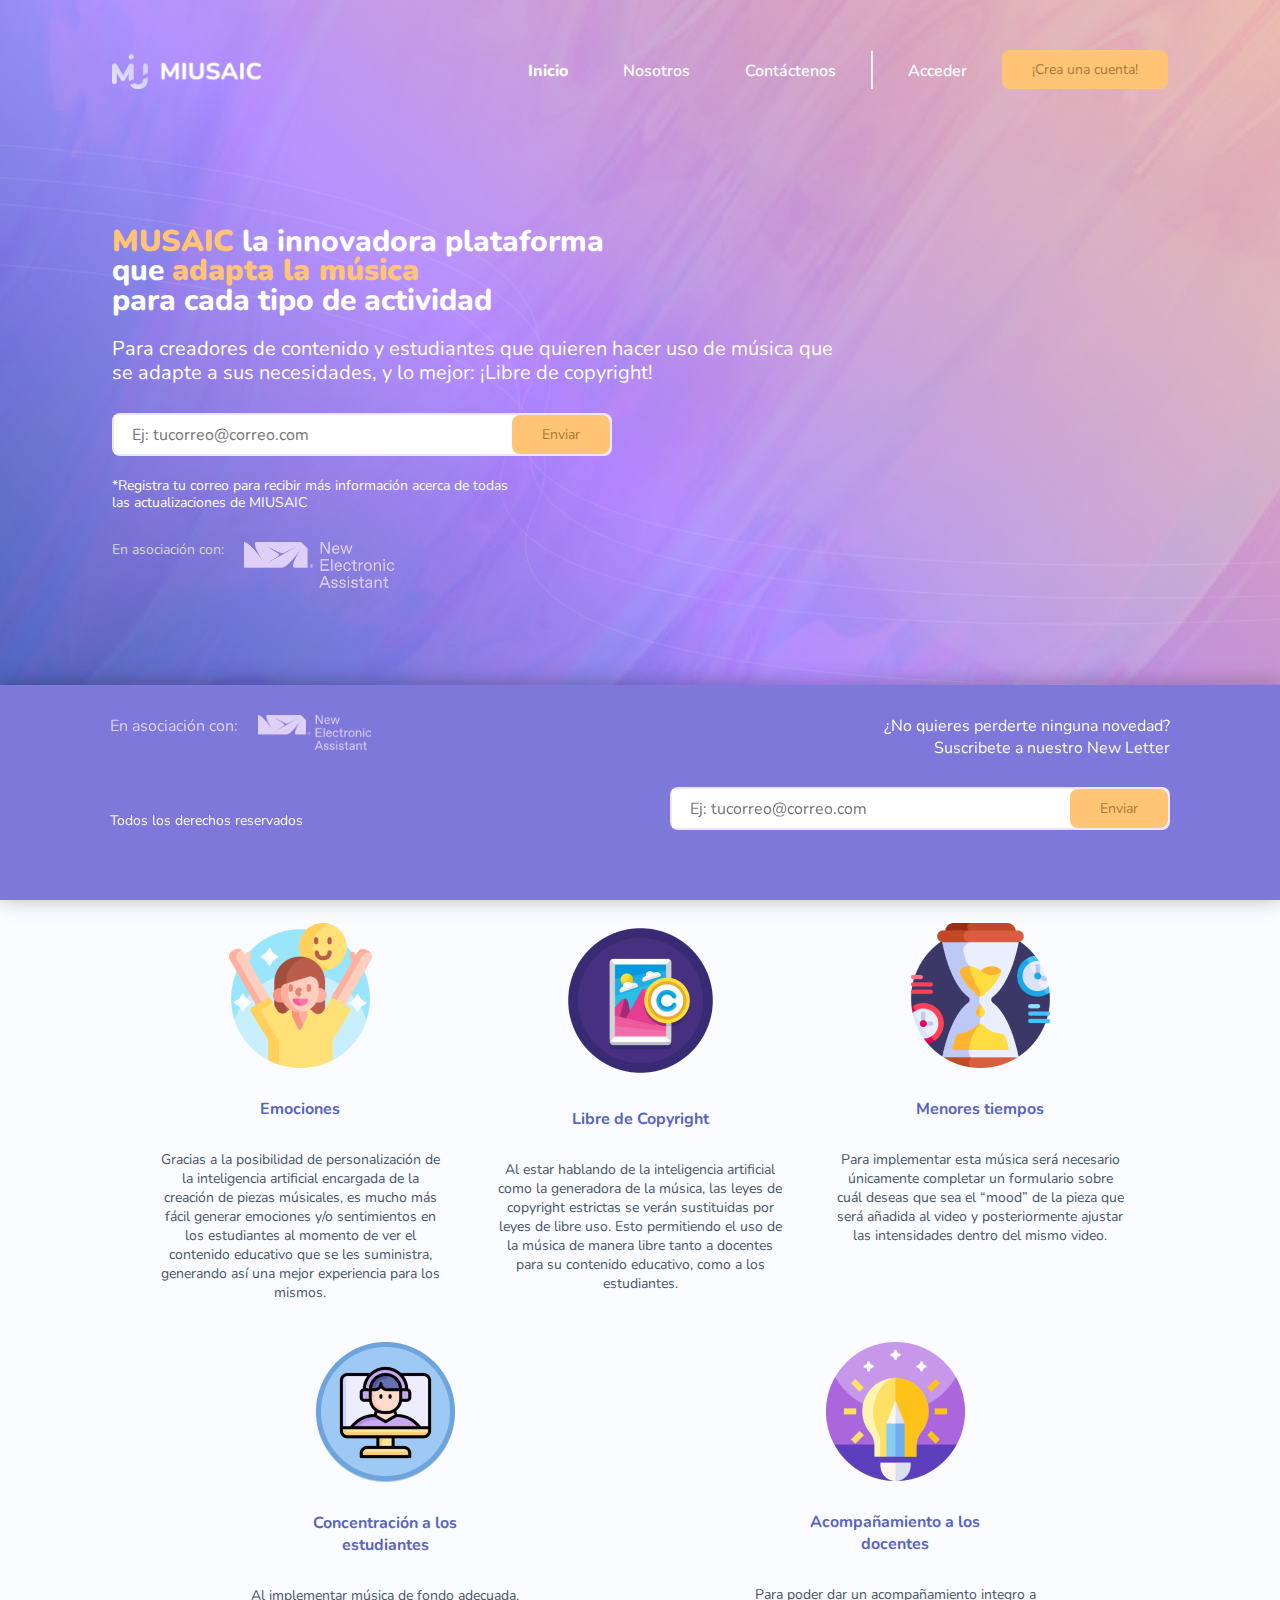
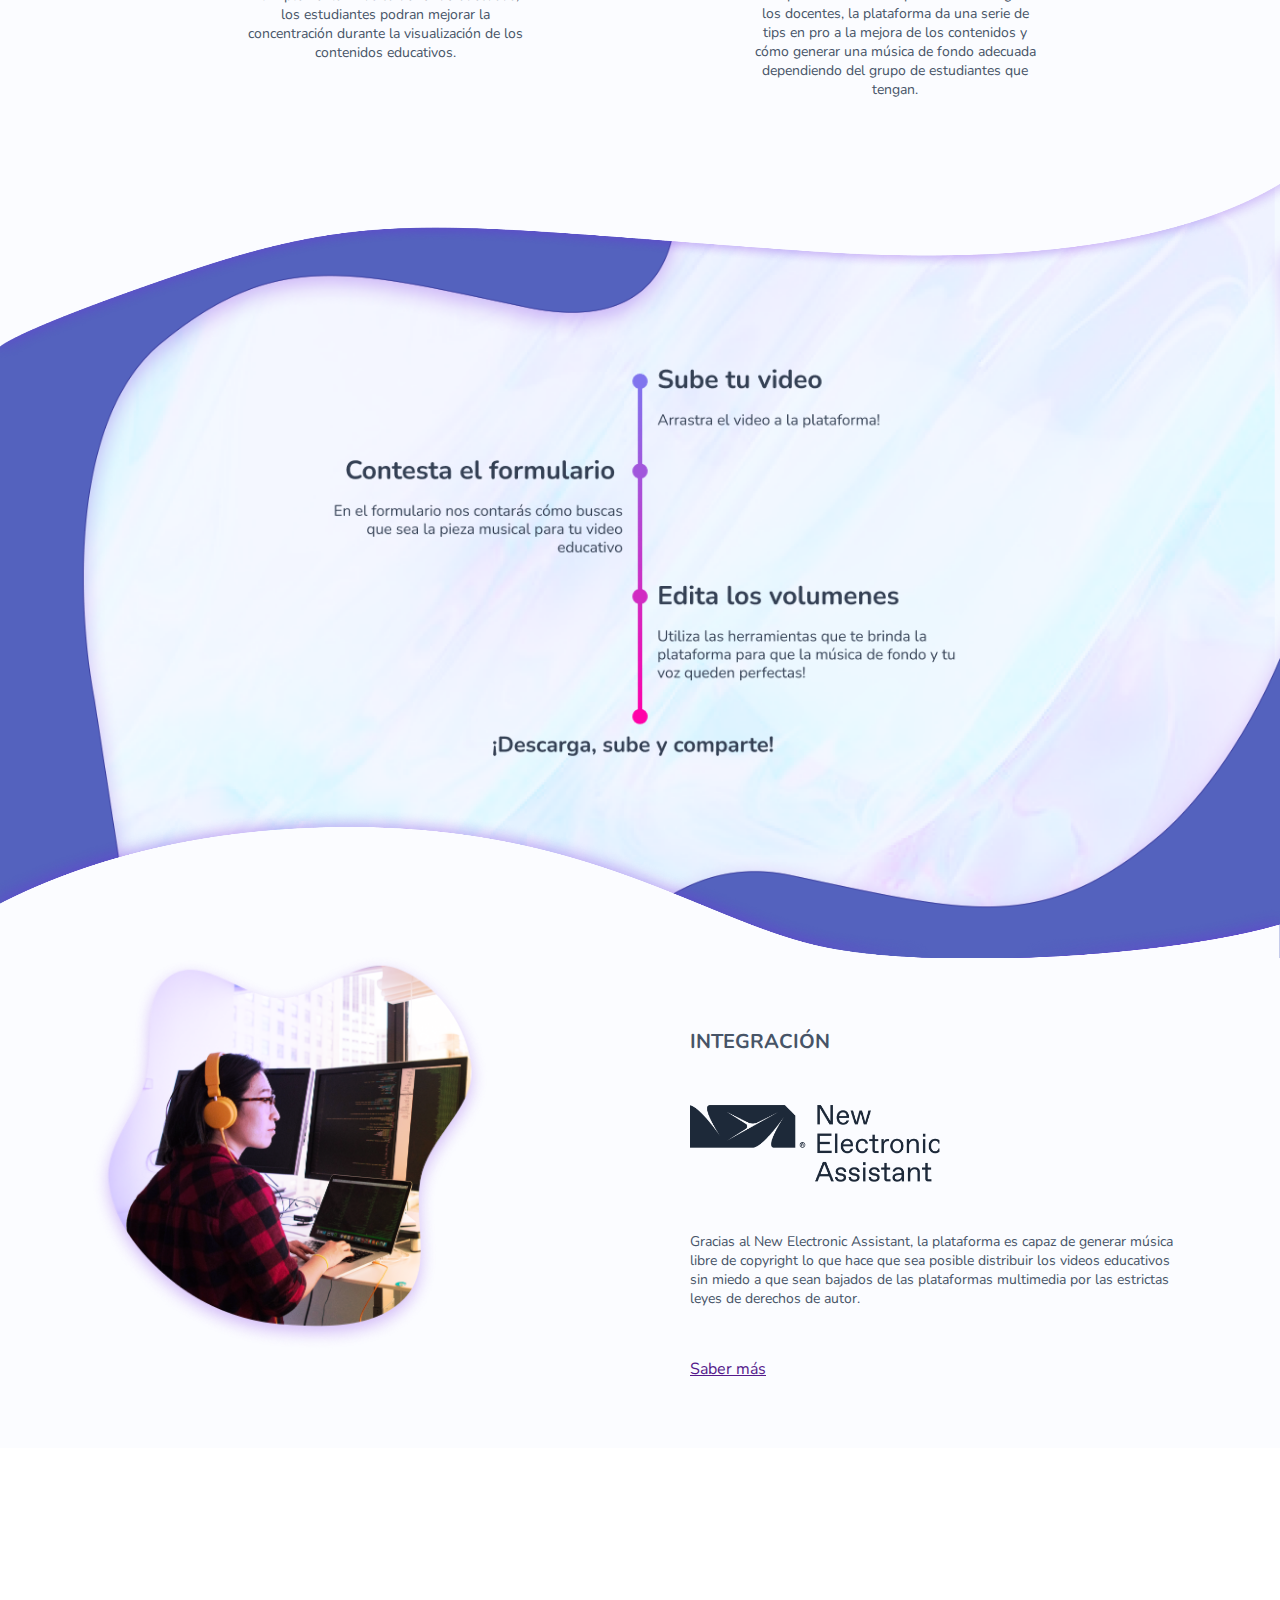
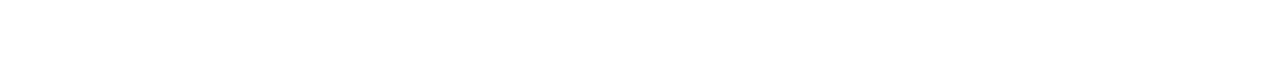
==== commit 2a60c038: "Finished  contact us page" ====
--- a/index.html
+++ b/index.html
@@ -9,24 +9,25 @@
     <link rel="shortcut icon" href="./resources/favicon.png" type="image/x-icon">
     <!--Styles-->
     <link rel="stylesheet" href="./styles/root.css">
-    <link rel="stylesheet" href="./styles/LandingPage_Header.css">
-    <link rel="stylesheet" href="./styles/LandingPage_Main.css">
-    <link rel="stylesheet" href="./styles/LandingPage_Nea.css">
-    <link rel="stylesheet" href="./styles/LandingPage_Footer.css">
+    <link rel="stylesheet" href="./styles/Navbar.css">
+    <link rel="stylesheet" href="./styles/LandingPage/LandingPage_Header.css">
+    <link rel="stylesheet" href="./styles/LandingPage/LandingPage_Main.css">
+    <link rel="stylesheet" href="./styles/LandingPage/LandingPage_Nea.css">
+    <link rel="stylesheet" href="./styles/Footer.css">
 </head>
 
 <body>
     <!--Header-->
-    <header class="landing__page__header">
-        <nav class="landing__page__header__navbar">
-            <img class="logo" src="./resources/logo.png" alt="" srcset="">
+    <header class="landing__page__header" style='background-image: url("./resources/landingHeader.png");'>
+        <nav>
+            <img class=" logo" src="./resources/logo.png" alt="" srcset="">
             <ul class="navbar__controls">
-                <a href="">Inicio</a>
-                <a href="">Nosotros</a>
-                <a href="">Contáctenos</a>
+                <a class="selected" href="">Inicio</a>
+                <a href="./pages/AboutUs.html">Nosotros</a>
+                <a href="./pages/ContactUs.html">Contáctenos</a>
                 <hr />
-                <a href="">Acceder</a>
-                <a class="cta__button" href="">¡Crea una cuenta!</a>
+                <a href="./pages/Login.html">Acceder</a>
+                <a class="cta__button" href="./pages/SignUp.html">¡Crea una cuenta!</a>
             </ul>
         </nav>
         <section class="introduction">
@@ -102,7 +103,8 @@
         </section>
         <img class="top__ornamement" src="./resources/processTopOrnament.png" alt="" srcset="">
 
-        <section class="landing__page__main__process">
+        <section class="landing__page__main__process" style='background-image: url("./resources/processBG.png");
+        '>
             <img src="./resources/process.png" alt="">
         </section>
         <img class="bottom__ornamement" src="./resources/processBottomOrnament.png" alt="" srcset="">
--- a/styles/root.css
+++ b/styles/root.css
@@ -9,6 +9,7 @@
 
 * {
     margin: 0;
+    padding: 0;
     -webkit-box-sizing: border-box;
     box-sizing: border-box;
     font-family: var(--nunito);
@@ -37,7 +38,7 @@
     --miusaic__lightPurple: #DFD0F7;
     --miusaic__purple: #5764C0;
     --miusaic__violet: #7D78D9;
-
+    --miusaic__magenta: #7F56D9;
     --FontSize_MainTitle: 40px;
     --FontSize_Title: 30px;
     --FontSize_MainSubTitle: 24px;
@@ -76,6 +77,75 @@
     font-size: var(--FontSize_MainParagraph);
 }
 
+.cta__button {
+    cursor: pointer;
+    text-decoration: none;
+    border: 0;
+    width: -webkit-fit-content;
+    width: -moz-fit-content;
+    width: fit-content;
+    height: -webkit-fit-content;
+    height: -moz-fit-content;
+    height: fit-content;
+    font-family: var(--nunito);
+    font-size: var(--FontSize_Paragraph);
+    padding: 10px 30px;
+    border-radius: 8px;
+    color: var(--cta__button__color);
+    background-color: var(--cta__button__bgcolor);
+}
+
+.cta__button.-accent {
+    color: white;
+    background-color: var(--miusaic__magenta);
+}
+
+.newsletter__subscription {
+    max-width: 500px;
+    min-width: 250px;
+    margin-top: 28px;
+    display: -webkit-box;
+    display: -ms-flexbox;
+    display: flex;
+    background-color: white;
+    border: 2px solid rgba(203, 193, 247, 0.38);
+    border-radius: 8px;
+}
+
+.newsletter__subscription>input {
+    border: none;
+    -webkit-box-flex: 1;
+    -ms-flex-positive: 1;
+    flex-grow: 1;
+    outline: none;
+    padding: 0 18px;
+    font-family: var(--nunito);
+    font-weight: var(--Regular);
+    font-size: var(--FontSize_MainParagraph);
+
+}
+
+
+.input {
+    display: flex;
+    flex-direction: column;
+    min-width: 200px
+}
+
+.input>label {
+    font-weight: var(--Regular);
+    font-size: var(--FontSize_MainParagraph);
+
+}
+
+.input>input {
+    border-style: none;
+    padding: 12px 16px;
+    border: 1px solid #D0D5DD;
+    font-size: var(--FontSize_Paragraph);
+    box-shadow: 0px 1px 2px rgba(16, 24, 40, 0.05);
+    border-radius: 8px;
+}
 
 @media (max-width: 1500px) {
 
@@ -99,4 +169,9 @@
         --FontSize_MainParagraph: 12px;
         --FontSize_Paragraph: 12px;
     }
+
+    .newsletter__subscription {
+        width: 100%;
+
+    }
 }--- a/styles/Navbar.css
+++ b/styles/Navbar.css
@@ -0,0 +1,113 @@
+nav {
+    max-width: 2000px;
+    display: -webkit-box;
+    display: -ms-flexbox;
+    display: flex;
+    -ms-flex-wrap: wrap;
+    flex-wrap: wrap;
+
+    height: -webkit-fit-content;
+
+    height: -moz-fit-content;
+
+    height: fit-content;
+    width: 100%;
+
+
+
+    -webkit-box-pack: justify;
+
+
+
+    -ms-flex-pack: justify;
+
+
+
+    justify-content: space-between;
+
+    padding: 46px 0px 30px 0px;
+
+}
+
+nav>.logo {
+    width: 150px;
+    -o-object-fit: contain;
+    object-fit: contain;
+    -webkit-user-drag: none;
+}
+
+nav>.navbar__controls {
+    padding: 4px 0px 8px 0;
+    display: -webkit-box;
+    display: -ms-flexbox;
+    display: flex;
+    -webkit-box-align: center;
+    -ms-flex-align: center;
+    align-items: center;
+    -ms-flex-wrap: wrap;
+    flex-wrap: wrap;
+    -ms-flex-pack: distribute;
+    justify-content: space-around;
+
+    -webkit-column-gap: 15px;
+
+    -moz-column-gap: 15px;
+
+    column-gap: 15px;
+
+}
+
+nav>.navbar__controls>a:not(.cta__button) {
+    text-align: center;
+
+    padding: 0px 20px;
+    text-decoration: none;
+    color: white;
+    height: 20px;
+    font-family: var(--nunito);
+    font-weight: var(--SemiBold);
+    font-size: var(--FontSize_MainParagraph);
+}
+
+nav>.navbar__controls>a.selected:not(.cta__button) {
+    font-weight: 800;
+}
+
+
+nav>.navbar__controls>hr {
+
+    border-left: 1px solid white;
+    height: 100%;
+
+}
+
+@media (max-width: 1100px) {
+
+    nav>.navbar__controls {
+        -webkit-box-orient: vertical;
+        -webkit-box-direction: normal;
+        -ms-flex-direction: column;
+        flex-direction: column;
+        row-gap: 10px;
+    }
+
+    nav>.navbar__controls>hr {
+        display: none;
+
+    }
+
+
+
+    nav {
+        -webkit-box-align: center;
+        -ms-flex-align: center;
+        align-items: center;
+        row-gap: 20px;
+        -webkit-box-orient: vertical;
+        -webkit-box-direction: normal;
+        -ms-flex-direction: column;
+        flex-direction: column;
+
+    }
+
+}--- a/styles/LandingPage/LandingPage_Header.css
+++ b/styles/LandingPage/LandingPage_Header.css
@@ -0,0 +1,130 @@
+/*
+* Prefixed by https://autoprefixer.github.io
+* PostCSS: v8.4.12,
+* Autoprefixer: v10.4.4
+* Browsers: last 4 version
+*/
+
+.landing__page__header {
+    position: relative;
+    display: -webkit-box;
+    display: -ms-flexbox;
+    display: flex;
+    -webkit-box-orient: vertical;
+    -webkit-box-direction: normal;
+    -ms-flex-direction: column;
+    flex-direction: column;
+
+    padding: 0 112px;
+    width: 100%;
+    height: -webkit-fit-content;
+    height: -moz-fit-content;
+    height: fit-content;
+    min-height: 677px;
+    background-repeat: no-repeat;
+    background-position: top center;
+    background-size: cover;
+
+}
+
+.landing__page__header>.introduction {
+    padding: 100px 0;
+    width: 50%;
+
+    max-width: 12000px;
+
+}
+
+.landing__page__header>.introduction>h1 {
+    color: white;
+    font-size: var(--FontSize_MainTitle);
+    font-family: var(--nunito);
+    font-weight: var(--ExtraBold);
+    line-height: 98%;
+}
+
+.landing__page__header>.introduction>h3 {
+    margin-top: 22px;
+    color: white;
+    font-size: var(--FontSize_MainSubTitle);
+    font-family: var(--nunito);
+    font-weight: var(--Regular);
+    line-height: 120%;
+}
+
+.landing__page__header>.introduction>p {
+    margin-top: 22px;
+    color: white;
+    font-size: var(--FontSize_Paragraph);
+    font-family: var(--nunito);
+    font-weight: var(--Regular);
+    line-height: 120%;
+}
+
+.landing__page__header>.introduction>span {
+    margin-top: 30px;
+    color: rgb(214, 214, 214);
+    font-size: var(--FontSize_Paragraph);
+    font-weight: var(--Regular);
+    line-height: 120%;
+    display: -webkit-box;
+    display: -ms-flexbox;
+    display: flex;
+}
+
+.landing__page__header>.introduction>span>img {
+    margin: 0 20px;
+    width: 150px;
+}
+
+.landing__page__header>.introduction>h1>strong {
+    color: var(--cta__button__bgcolor);
+
+}
+
+
+.landing__page__header>.ornament {
+    pointer-events: none;
+    position: absolute;
+    bottom: -104px;
+    right: -0;
+    -o-object-fit: contain;
+    object-fit: contain;
+    width: 1000px;
+    -webkit-user-drag: none;
+    z-index: 100;
+}
+
+
+
+
+
+@media (max-width: 1300px) {
+    .landing__page__header>.ornament {
+        display: none;
+    }
+
+    .landing__page__header>.introduction {
+
+        width: 70%;
+    }
+}
+
+@media (max-width: 1100px) {
+
+    .landing__page__header {
+        padding: 30px;
+    }
+
+
+    .landing__page__header>.introduction {
+        padding: 25px 0;
+        width: 100%;
+    }
+
+    .newsletter__subscription {
+        width: 100%;
+
+    }
+
+}--- a/styles/LandingPage/LandingPage_Main.css
+++ b/styles/LandingPage/LandingPage_Main.css
@@ -0,0 +1,188 @@
+/*
+* Prefixed by https://autoprefixer.github.io
+* PostCSS: v8.4.12,
+* Autoprefixer: v10.4.4
+* Browsers: last 16 version
+*/
+
+.landing__page__main {
+    position: relative;
+
+}
+
+.landing__page__main__benefits {
+
+    display: -webkit-box;
+
+    display: -ms-flexbox;
+
+    display: flex;
+    -webkit-box-orient: vertical;
+    -webkit-box-direction: normal;
+    -ms-flex-direction: column;
+    flex-direction: column;
+    -webkit-box-align: center;
+    -ms-flex-align: center;
+    align-items: center;
+    background-color: var(--background__white);
+
+    height: -webkit-fit-content;
+    height: -moz-fit-content;
+    height: fit-content;
+    padding-top: 138px;
+
+    position: relative;
+
+
+
+
+}
+
+.landing__page__main__ai {
+
+    display: -webkit-box;
+
+    display: -ms-flexbox;
+
+    display: flex;
+    -webkit-box-orient: vertical;
+    -webkit-box-direction: normal;
+    -ms-flex-direction: column;
+    flex-direction: column;
+    -webkit-box-align: center;
+    -ms-flex-align: center;
+    align-items: center;
+    background-color: red;
+    height: -webkit-fit-content;
+    height: -moz-fit-content;
+    height: fit-content;
+    padding-top: 138px;
+
+    position: relative;
+
+
+}
+
+.landing__page__main__benefits>h2 {
+    color: var(--greyish_black);
+}
+
+.top__ornamement {
+
+
+    width: 100%;
+    max-height: 200px;
+    min-height: 50px;
+    position: absolute;
+
+}
+
+.bottom__ornamement {
+    -webkit-transform-origin: top center;
+    -ms-transform-origin: top center;
+    transform-origin: top center;
+    bottom: 0;
+    width: 100%;
+    min-height: 30px;
+    max-height: 150px;
+    position: absolute;
+
+}
+
+
+.landing__page__main__process {
+
+    display: -webkit-box;
+
+    display: -ms-flexbox;
+
+    display: flex;
+
+    padding: 340px 0;
+
+    background-repeat: no-repeat;
+    background-size: cover;
+    background-position: center;
+    -webkit-box-align: center;
+    -ms-flex-align: center;
+    align-items: center;
+    -webkit-box-pack: center;
+    -ms-flex-pack: center;
+    justify-content: center;
+}
+
+.landing__page__main__process>img {
+
+    width: 50%;
+    max-width: 650px;
+    min-width: 275px;
+}
+
+
+
+.landing__page__main__benefits>.grid__group {
+    display: -webkit-box;
+    display: -ms-flexbox;
+    display: flex;
+    -ms-flex-pack: distribute;
+    justify-content: space-around;
+    -ms-flex-wrap: wrap;
+    flex-wrap: wrap;
+
+
+    width: 100%;
+    row-gap: 40px;
+    -webkit-column-gap: 20px;
+    -moz-column-gap: 20px;
+    column-gap: 20px;
+    padding: 65px 140px;
+}
+
+.landing__page__main__benefits__benefit {
+
+    display: -webkit-box;
+
+    display: -ms-flexbox;
+
+    display: flex;
+    -webkit-box-orient: vertical;
+    -webkit-box-direction: normal;
+    -ms-flex-direction: column;
+    flex-direction: column;
+    -webkit-box-align: center;
+    -ms-flex-align: center;
+    align-items: center;
+    padding: 0px 5px;
+
+    width: 300px;
+    text-align: center;
+    color: var(--greyish_black);
+
+}
+
+.landing__page__main__benefits__benefit>h4 {
+    margin: 30px;
+    color: var(--miusaic__purple);
+}
+
+
+
+
+
+@media (max-width: 1500px) {
+
+    .landing__page__main__process {
+
+        padding: 200px 0;
+
+    }
+}
+
+@media (max-width: 1100px) {
+    .landing__page__main__process {
+
+
+        padding: 140px 0;
+
+    }
+}--- a/styles/LandingPage/LandingPage_Nea.css
+++ b/styles/LandingPage/LandingPage_Nea.css
@@ -0,0 +1,61 @@
+/*
+* Prefixed by https://autoprefixer.github.io
+* PostCSS: v8.4.12,
+* Autoprefixer: v10.4.4
+* Browsers: last 16 version
+*/
+
+.landing__page__nea {
+    padding: 70px 50px;
+    display: flex;
+    width: 100%;
+    justify-content: center;
+    align-items: center;
+    column-gap: 200px;
+    background-color: var(--background__white);
+    color: var(--greyish_black);
+}
+
+.landing__page__nea>img {
+    z-index: 200;
+    margin-top: -100px;
+    min-width: 400px;
+    max-width: 650px;
+    flex-shrink: 0;
+    width: 30%;
+
+}
+
+.landing__page__nea__explanation {
+    height: 300px;
+
+    max-width: 500px;
+    display: flex;
+    flex-direction: column;
+    row-gap: 50px;
+    margin-bottom: 50px;
+}
+
+.landing__page__nea__explanation>img {
+
+
+    width: 250px;
+}
+
+
+@media (max-width: 1200px) {
+
+    .landing__page__nea>img {
+        display: none;
+
+    }
+
+
+    .landing__page__nea__explanation>img {
+
+
+        width: 200px;
+    }
+
+
+}--- a/styles/Footer.css
+++ b/styles/Footer.css
@@ -0,0 +1,69 @@
+footer {
+    position: sticky;
+    display: flex;
+
+    bottom: 0;
+    z-index: 200;
+    background-color: var(--miusaic__violet);
+    box-shadow: 0 -1px 20px 1px rgba(0, 0, 0, 0.257);
+
+    justify-content: space-between;
+
+
+    padding: 30px 110px 70px 110px;
+    row-gap: 50px;
+
+    width: 100%;
+}
+
+.landing__page__footer__copyright {
+    color: var(--background__white);
+
+    display: flex;
+    flex-direction: column;
+    justify-content: space-between;
+
+
+    flex-shrink: 0;
+
+
+}
+
+.landing__page__footer__copyright>span {
+    color: var(--miusaic__lightPurple);
+    display: flex;
+    column-gap: 20px;
+
+}
+
+.landing__page__footer__copyright>span>img {
+
+
+    width: 113px;
+}
+
+.landing__page__footer__newsletter {
+    display: flex;
+    flex-direction: column;
+    justify-content: space-between;
+    align-items: flex-end;
+    width: 100%;
+    font-weight: 400;
+    color: var(--background__white);
+    text-align: end;
+
+}
+
+.landing__page__footer__newsletter>.newsletter__subscription {
+    width: 100%;
+}
+
+@media (max-width: 1100px) {
+    footer {
+        position: relative;
+        flex-direction: column-reverse;
+        padding: 30px 30px 70px 30px;
+    }
+
+
+}